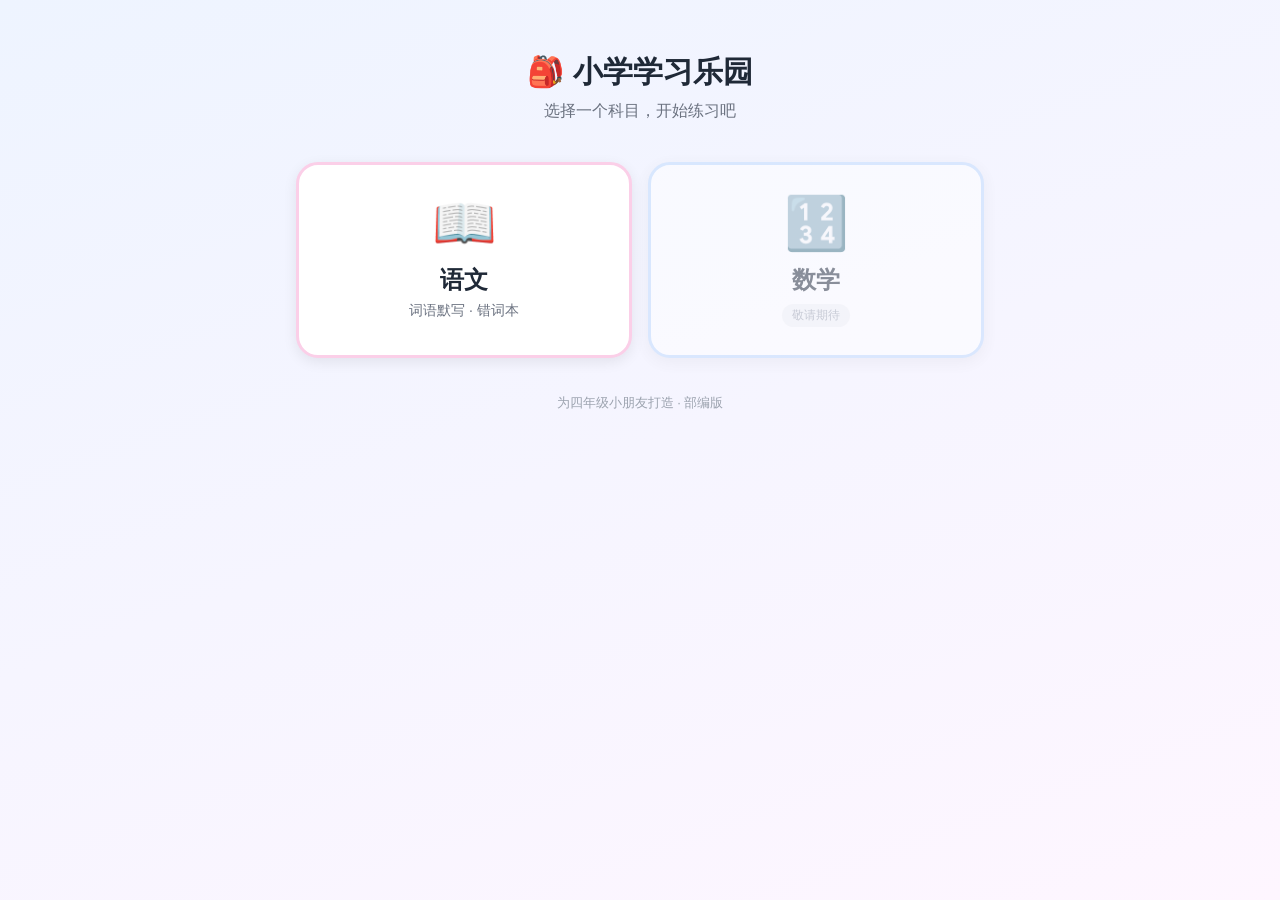
==== index.html @ 21be1fcc "Initial commit: 语文词语默写 (四年级上册) + 多学科入口" ====
<!DOCTYPE html>
<html lang="zh-CN">
<head>
  <meta charset="UTF-8" />
  <meta name="viewport" content="width=device-width, initial-scale=1.0, maximum-scale=1.0, user-scalable=no" />
  <title>小学学习乐园</title>
  <style>
    * { box-sizing: border-box; margin: 0; padding: 0; -webkit-tap-highlight-color: transparent; }
    html, body { height: 100%; font-family: "PingFang SC","Microsoft YaHei","Noto Sans SC",sans-serif;
      background: linear-gradient(160deg,#eef4ff 0%,#fef6ff 100%); color: #1f2937; }
    .wrap { max-width: 720px; margin: 0 auto; padding: 28px 16px; min-height: 100%; }
    header { text-align: center; padding: 24px 8px 18px; }
    header h1 { font-size: 30px; }
    header p { color: #6b7280; margin-top: 8px; font-size: 16px; }
    .grid { display: grid; grid-template-columns: 1fr 1fr; gap: 16px; margin-top: 22px; }
    .card { display: block; text-decoration: none; color: inherit; background: #fff;
      border-radius: 22px; padding: 28px 20px; text-align: center;
      box-shadow: 0 4px 14px rgba(0,0,0,.08); transition: transform .1s ease; border: 3px solid transparent; }
    .card:active { transform: scale(.97); }
    .card.disabled { opacity: .5; pointer-events: none; }
    .card .emoji { font-size: 52px; }
    .card .name { font-size: 24px; font-weight: 800; margin-top: 10px; }
    .card .desc { font-size: 14px; color: #6b7280; margin-top: 6px; }
    .card.yuwen { border-color: #fbcfe8; }
    .card.shuxue { border-color: #bfdbfe; }
    .soon { display: inline-block; font-size: 12px; background: #f3f4f6; color: #9ca3af;
      padding: 3px 10px; border-radius: 999px; margin-top: 8px; }
    footer { text-align: center; color: #9ca3af; font-size: 13px; margin-top: 36px; }
  </style>
</head>
<body>
  <div class="wrap">
    <header>
      <h1>🎒 小学学习乐园</h1>
      <p>选择一个科目，开始练习吧</p>
    </header>
    <div class="grid">
      <a class="card yuwen" href="yuwen/index.html">
        <div class="emoji">📖</div>
        <div class="name">语文</div>
        <div class="desc">词语默写 · 错词本</div>
      </a>
      <a class="card shuxue disabled" href="#">
        <div class="emoji">🔢</div>
        <div class="name">数学</div>
        <div class="soon">敬请期待</div>
      </a>
    </div>
    <footer>为四年级小朋友打造 · 部编版</footer>
  </div>
</body>
</html>
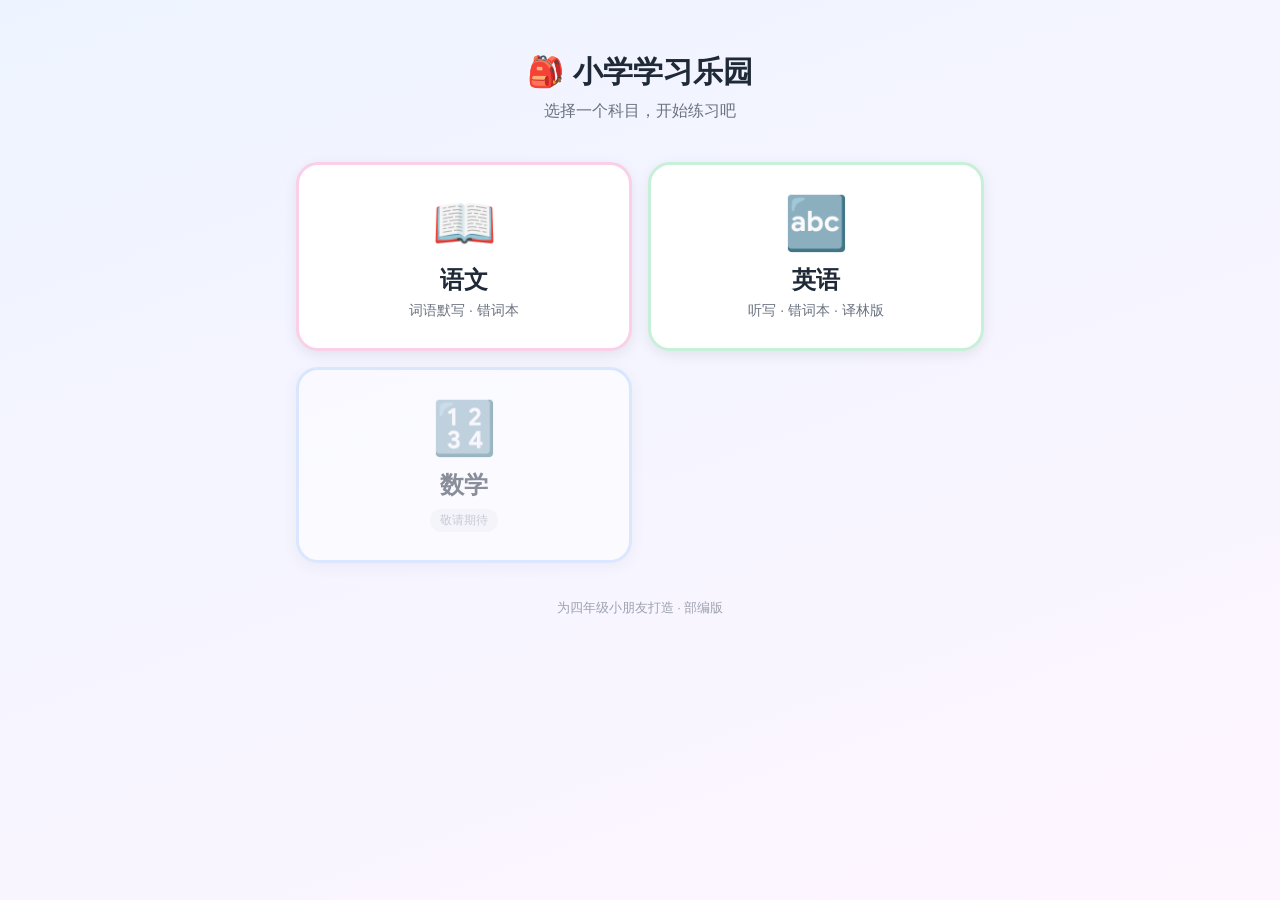
==== commit 7cdb5dfa: "feat: 新增英语听写板块（译林版4A），首页加入口" ====
--- a/index.html
+++ b/index.html
@@ -22,6 +22,7 @@
     .card .name { font-size: 24px; font-weight: 800; margin-top: 10px; }
     .card .desc { font-size: 14px; color: #6b7280; margin-top: 6px; }
     .card.yuwen { border-color: #fbcfe8; }
+    .card.yingyu { border-color: #c7f0d8; }
     .card.shuxue { border-color: #bfdbfe; }
     .soon { display: inline-block; font-size: 12px; background: #f3f4f6; color: #9ca3af;
       padding: 3px 10px; border-radius: 999px; margin-top: 8px; }
@@ -40,6 +41,11 @@
         <div class="name">语文</div>
         <div class="desc">词语默写 · 错词本</div>
       </a>
+      <a class="card yingyu" href="english/index.html">
+        <div class="emoji">🔤</div>
+        <div class="name">英语</div>
+        <div class="desc">听写 · 错词本 · 译林版</div>
+      </a>
       <a class="card shuxue disabled" href="#">
         <div class="emoji">🔢</div>
         <div class="name">数学</div>
